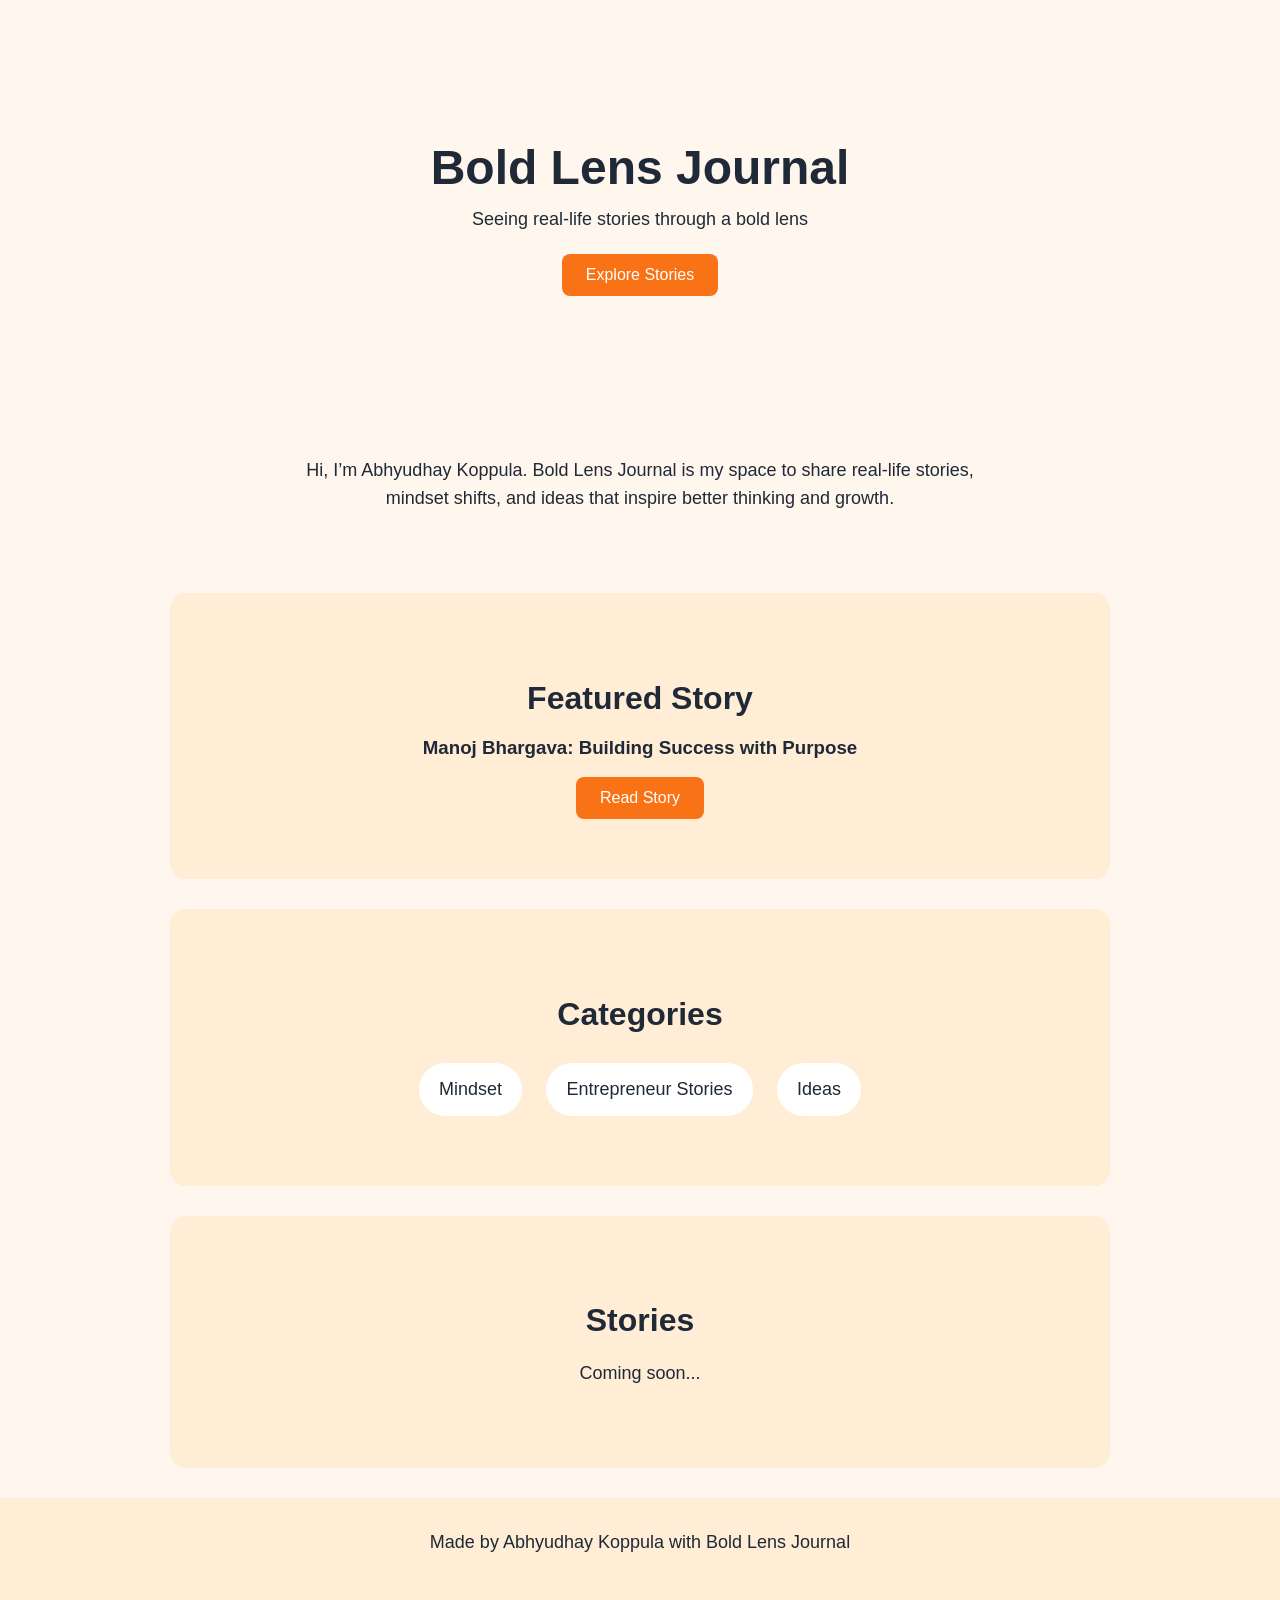
==== index.html @ f400f4f8 "initial commit - BoldLensJournal Website" ====
<!DOCTYPE html>
<html lang="en">
<head>
  <meta charset="UTF-8">
  <title>Bold Lens Journal</title>
  <link rel="stylesheet" href="styles/style.css">
</head>

<body>

  <section class="hero">
    <h1>Bold Lens Journal</h1>
    <p>Seeing real-life stories through a bold lens</p>
    <a href="#stories">
  <button>Explore Stories</button>
</a>
  </section>

  <section class="intro">
    <p>
      Hi, I’m Abhyudhay Koppula.
      Bold Lens Journal is my space to share real-life stories, mindset shifts, and ideas that inspire better thinking and growth.
    </p>
  </section>

  <section class="featured">
    <h2>Featured Story</h2>
    <h3>Manoj Bhargava: Building Success with Purpose</h3>
    <a href="stories/story1.html">
  <button>Read Story</button>
</a>
  </section>

  <section class="categories">
    <h2>Categories</h2>
    <div class="category-list">
      <p>Mindset</p>
      <p>Entrepreneur Stories</p>
      <p>Ideas</p>
    </div>
  </section>

  <section class="stories" id="stories">
    <h2>Stories</h2>
    <p>Coming soon...</p>
  </section>

  <footer>
    <p>Made by Abhyudhay Koppula with Bold Lens Journal</p>
  </footer>

</body>

</html>
---- styles/style.css ----
body {
  margin: 0;
  font-family: Arial, sans-serif;
  background-color: #FFF7ED;
  color: #1F2937;
  text-align: center;
}

section {
  padding: 60px 20px;
}

h1 {
  font-size: 48px;
  margin-bottom: 10px;
}

h2 {
  font-size: 32px;
  margin-bottom: 20px;
}

p {
  font-size: 18px;
  line-height: 1.6;
  max-width: 700px;
  margin: 0 auto 20px;
}

button {
  background-color: #F97316;
  color: white;
  border: none;
  padding: 12px 24px;
  border-radius: 8px;
  font-size: 16px;
  cursor: pointer;
}

footer {
  padding: 30px 20px;
  background-color: #FFEDD5;
}

.hero {
  padding: 100px 20px;
}

.intro,
.featured,
.categories,
.stories {
  max-width: 900px;
  margin: 0 auto;
}

.featured,
.categories,
.stories {
  background-color: #FFEDD5;
  border-radius: 16px;
  margin-bottom: 30px;
}

.category-list p {
  background-color: white;
  display: inline-block;
  margin: 10px;
  padding: 12px 20px;
  border-radius: 999px;
}

.stories:target {
  border: 3px solid #F97316;
  border-radius: 16px;
  padding: 60px 20px;
}

html {
  scroll-behavior: smooth;
}
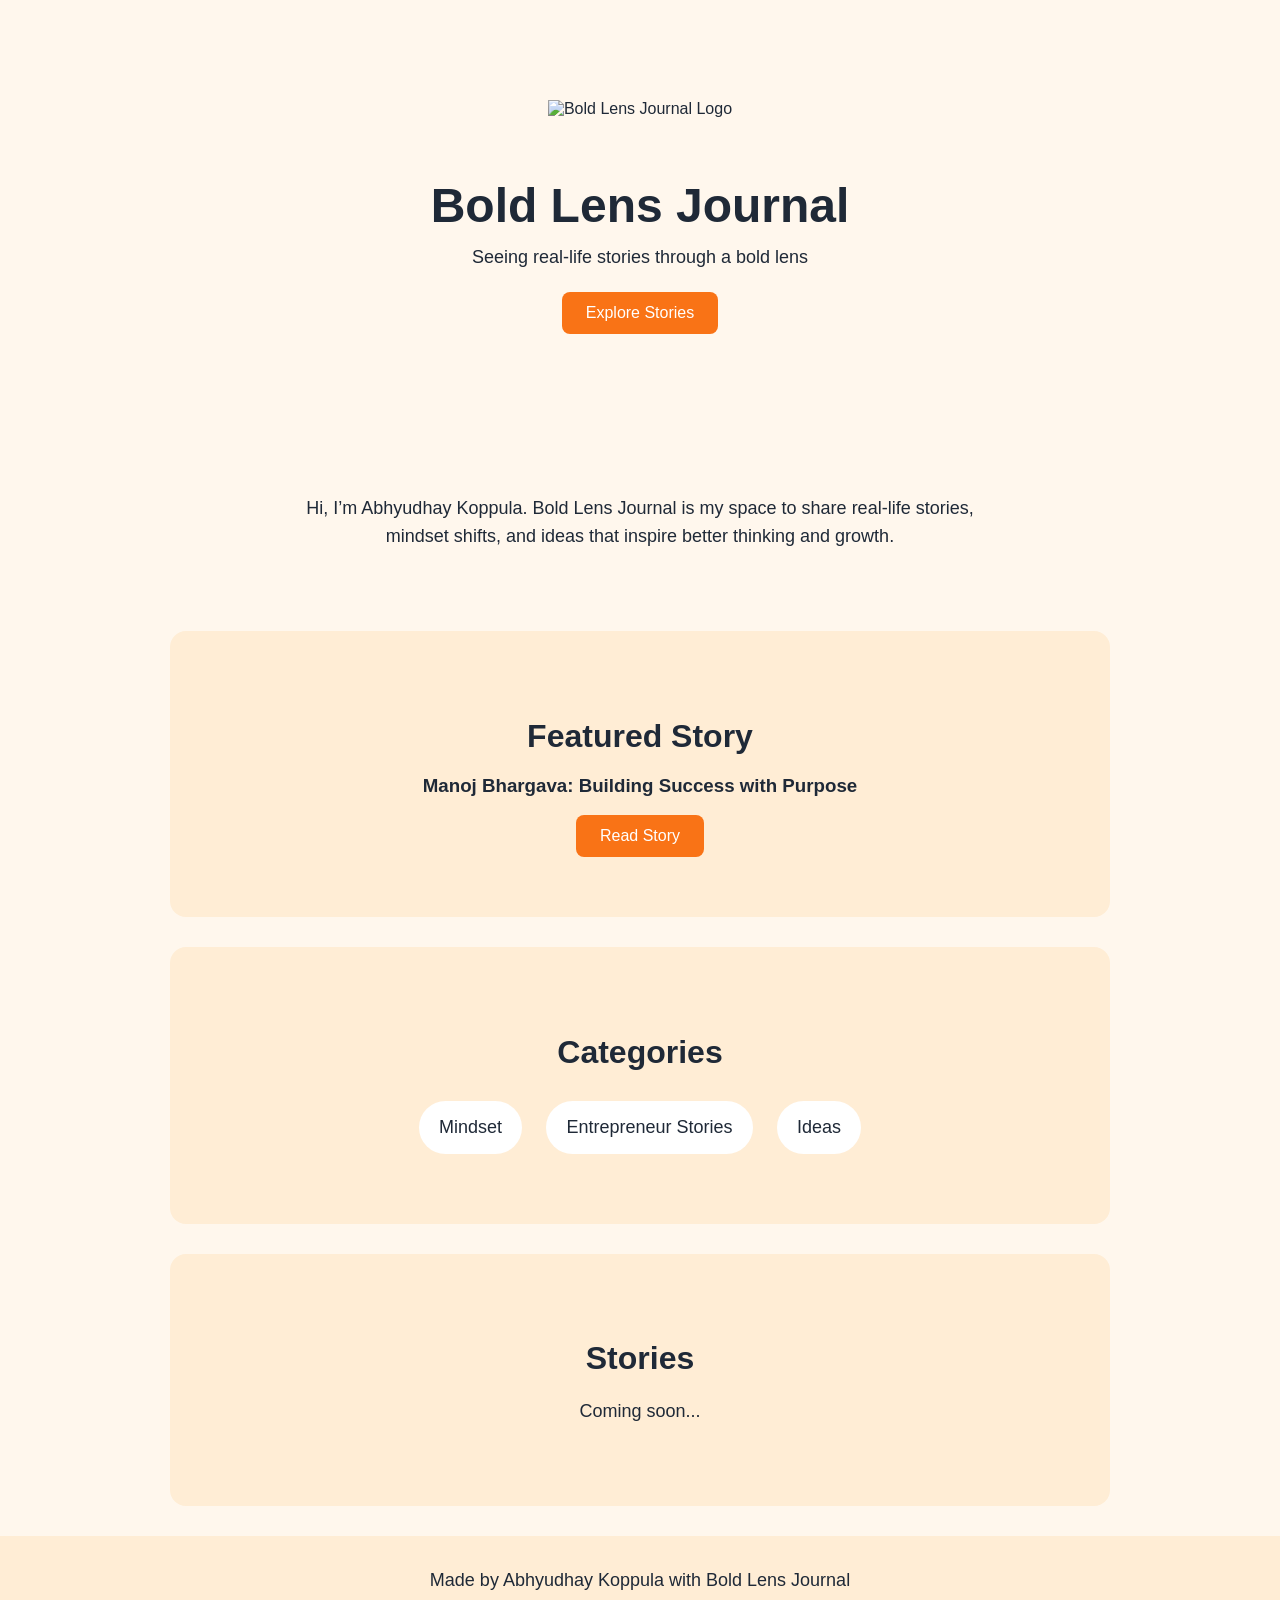
==== commit 2080ac2c: "logo added" ====
--- a/index.html
+++ b/index.html
@@ -9,12 +9,11 @@
 <body>
 
   <section class="hero">
-    <h1>Bold Lens Journal</h1>
-    <p>Seeing real-life stories through a bold lens</p>
-    <a href="#stories">
+  <img src="assets/images/logo.png" alt="Bold Lens Journal Logo" class="logo">
+  <h1>Bold Lens Journal</h1>
+  <p>Seeing real-life stories through a bold lens</p>
   <button>Explore Stories</button>
-</a>
-  </section>
+</section>
 
   <section class="intro">
     <p>
--- a/styles/style.css
+++ b/styles/style.css
@@ -76,6 +76,11 @@
   padding: 60px 20px;
 }
 
+.logo {
+  width: 120px;
+  margin-bottom: 20px;
+}
+
 html {
   scroll-behavior: smooth;
 }
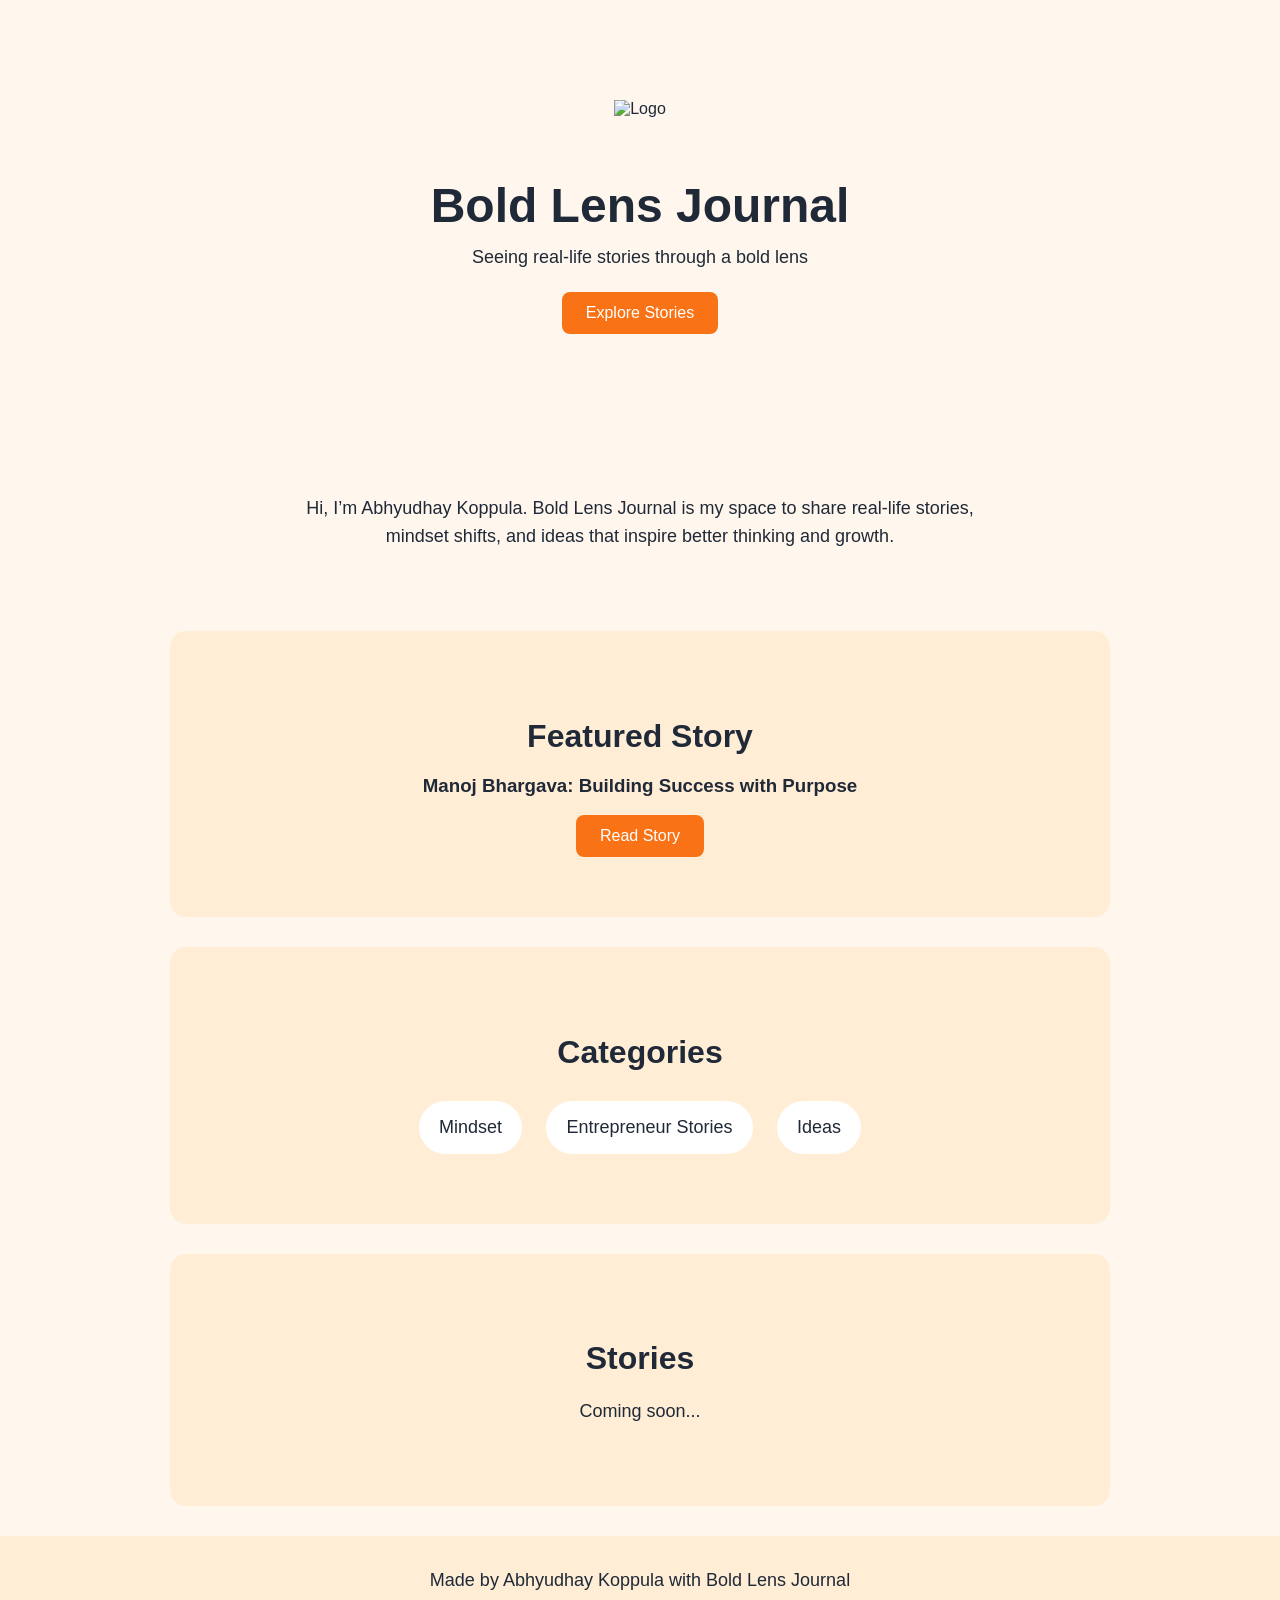
==== commit 00b5df98: "logo added new version" ====
--- a/index.html
+++ b/index.html
@@ -9,7 +9,7 @@
 <body>
 
   <section class="hero">
-  <img src="assets/images/logo.png" alt="Bold Lens Journal Logo" class="logo">
+  <img src="assets/images/logo.PNG" alt="Logo" class="logo">
   <h1>Bold Lens Journal</h1>
   <p>Seeing real-life stories through a bold lens</p>
   <button>Explore Stories</button>
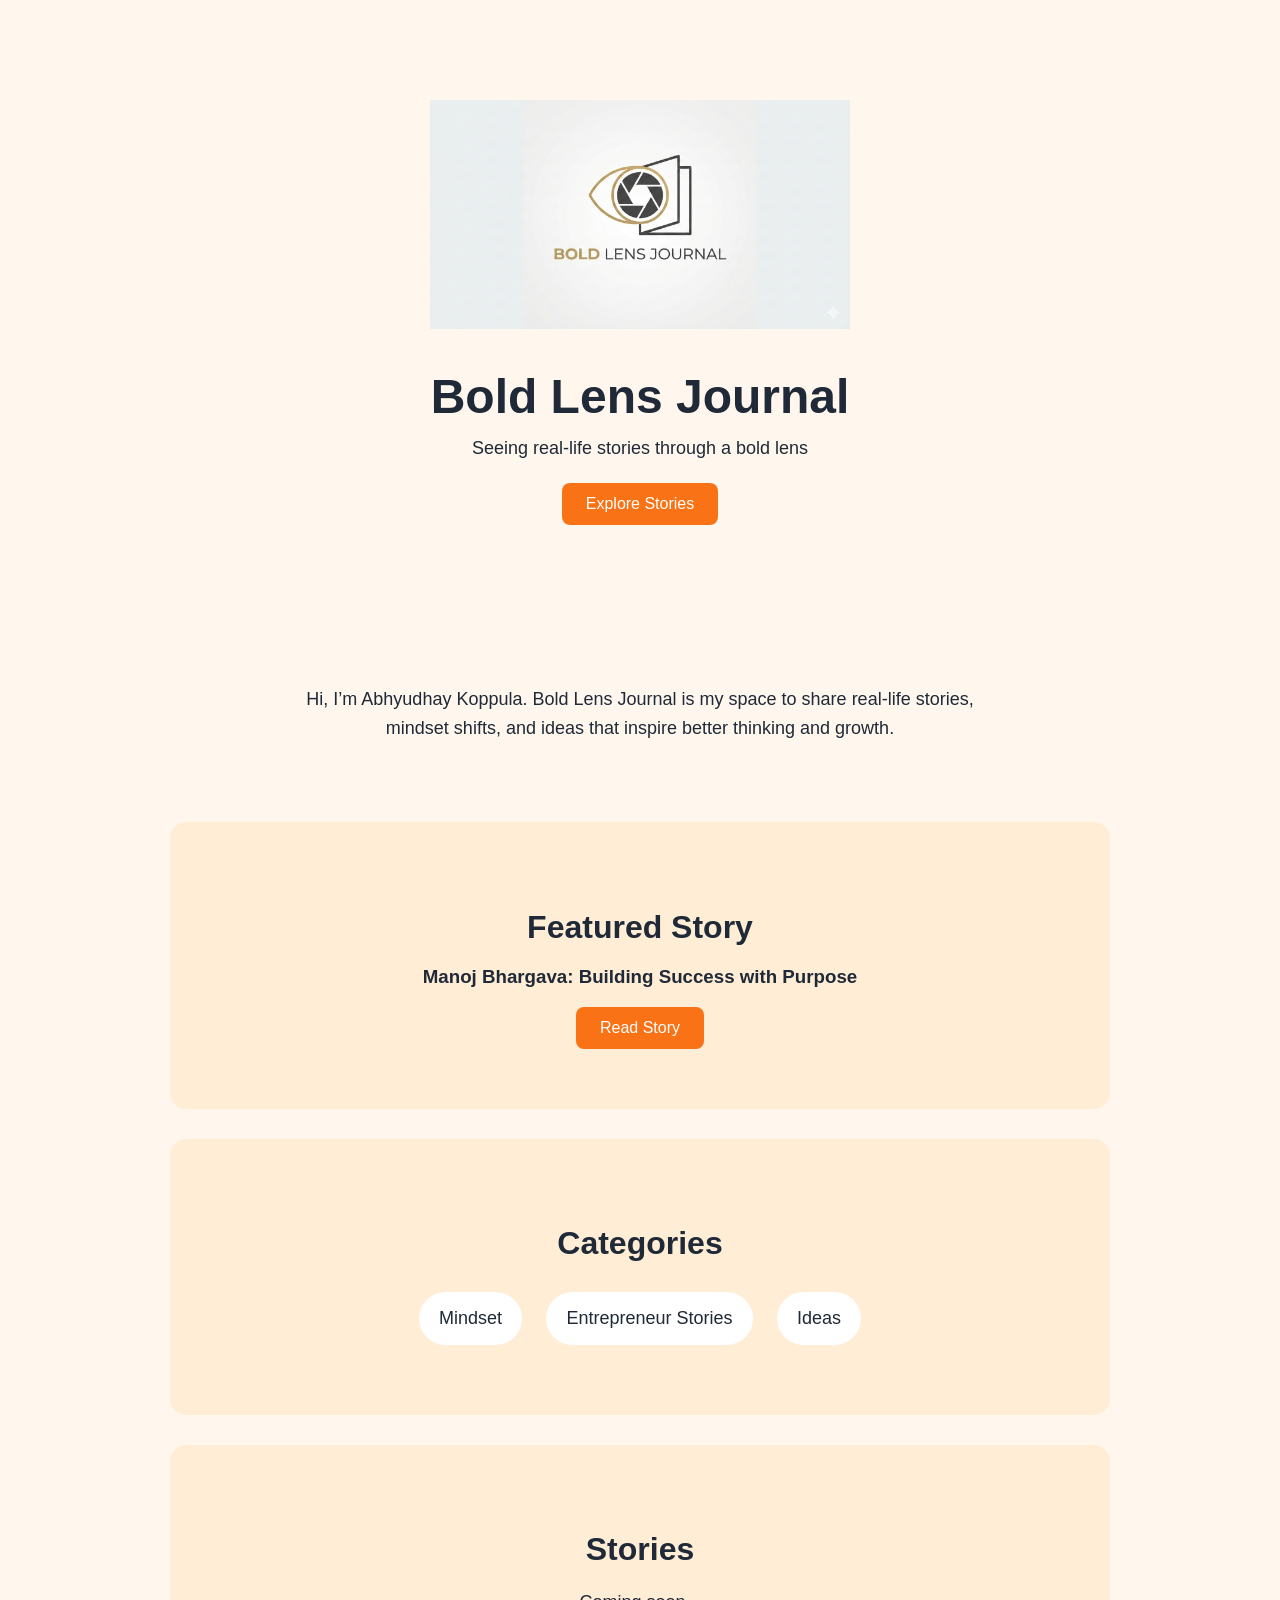
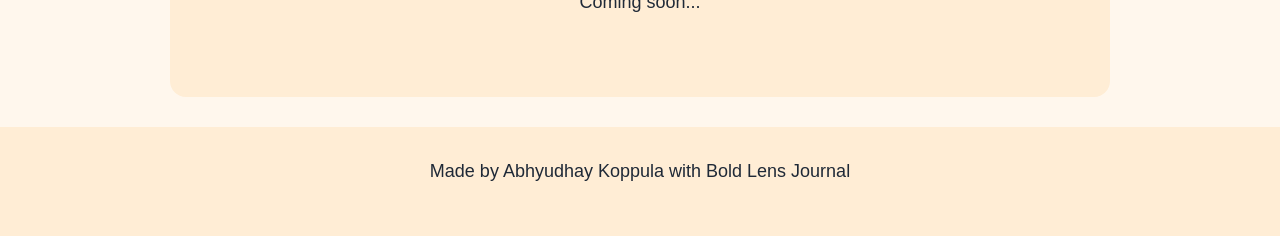
==== commit d6b6765e: "Updated website design and added logo" ====
--- a/index.html
+++ b/index.html
@@ -9,7 +9,7 @@
 <body>
 
   <section class="hero">
-  <img src="assets/images/logo.PNG" alt="Logo" class="logo">
+  <img src="assets/logo.png" alt="Bold Lens Journal logo" class="logo">
   <h1>Bold Lens Journal</h1>
   <p>Seeing real-life stories through a bold lens</p>
   <button>Explore Stories</button>
@@ -50,4 +50,4 @@
 
 </body>
 
-</html>+</html>
--- a/styles/style.css
+++ b/styles/style.css
@@ -77,10 +77,14 @@
 }
 
 .logo {
-  width: 120px;
+  width: min(420px, 90vw);
+  height: auto;
+  display: block;
+  margin-left: auto;
+  margin-right: auto;
   margin-bottom: 20px;
 }
 
 html {
   scroll-behavior: smooth;
-}+}
